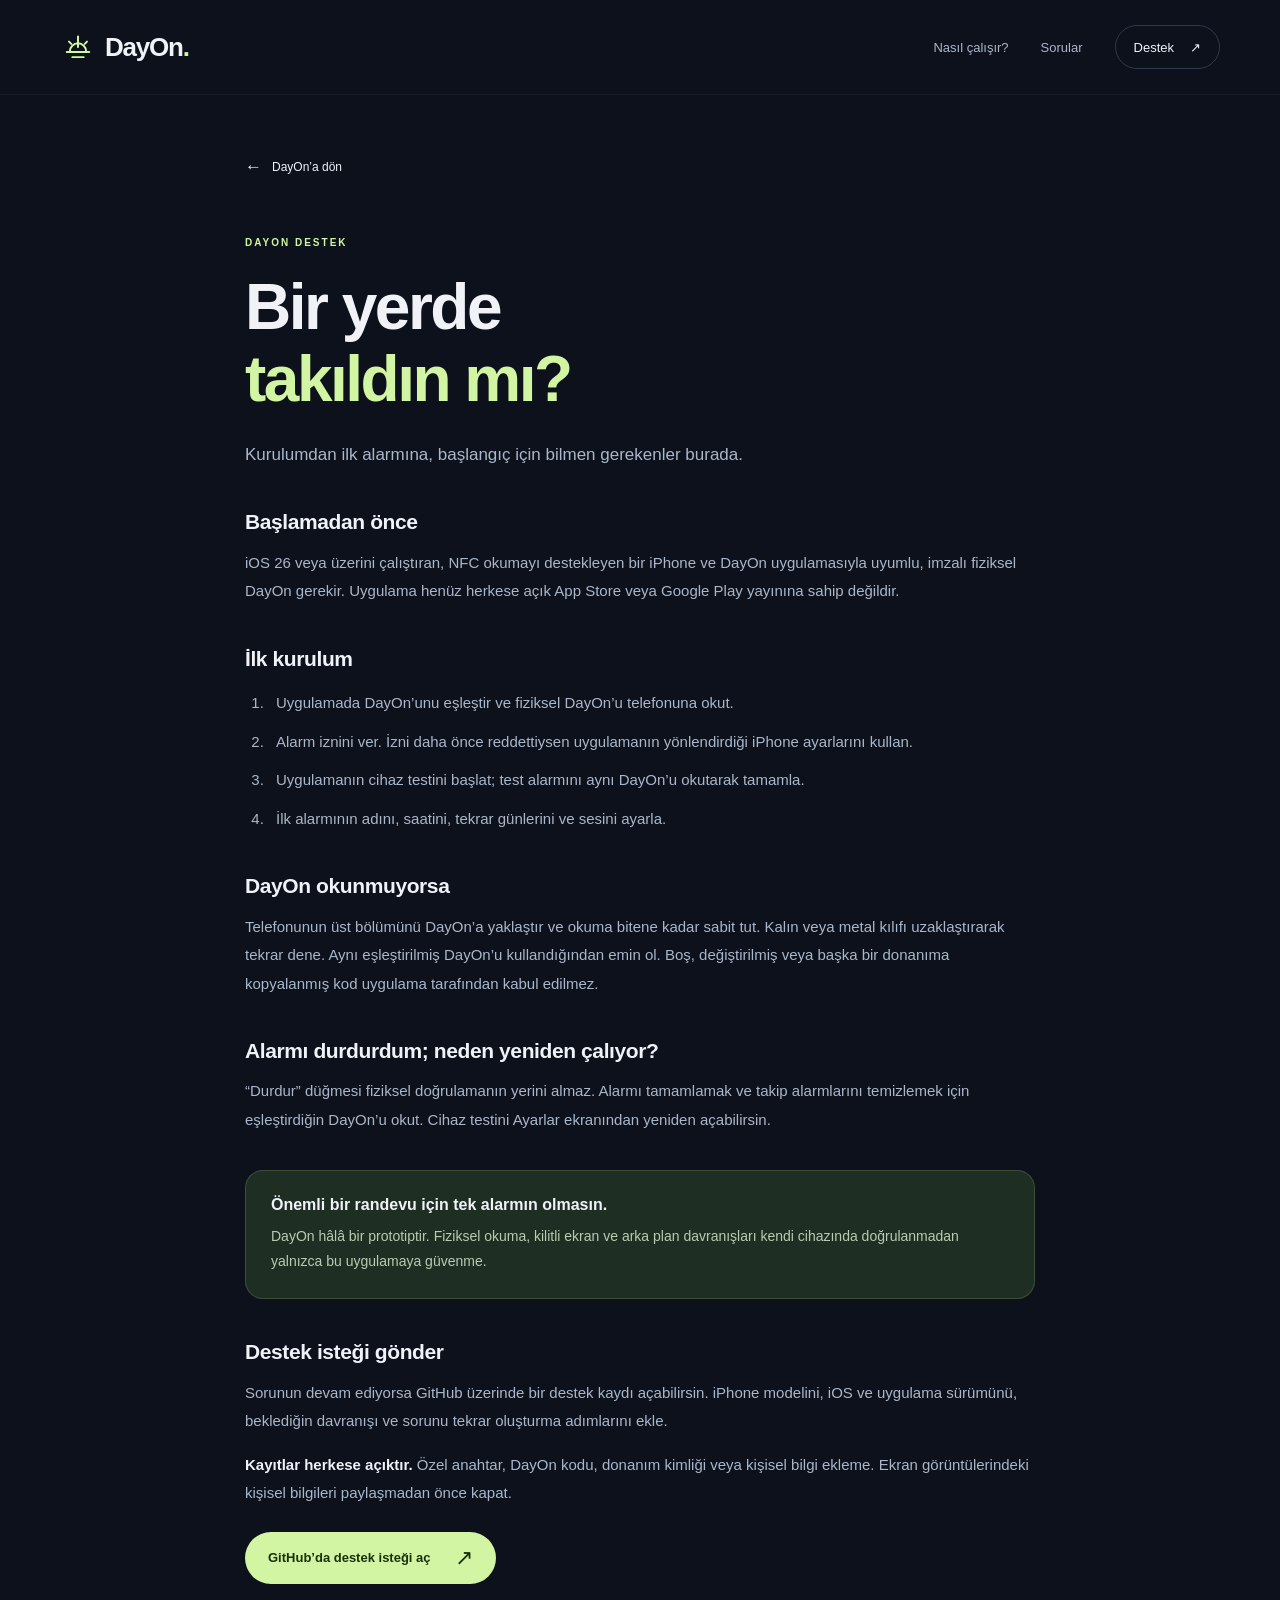
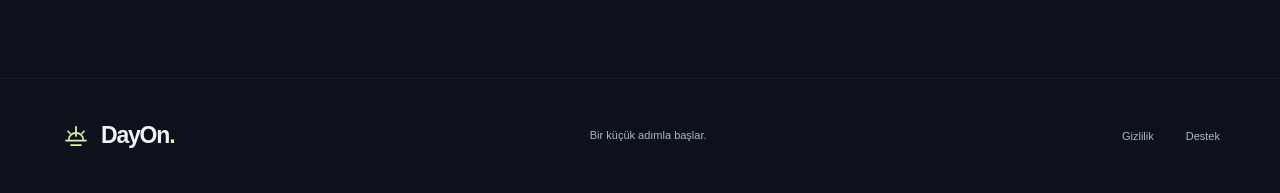
==== destek.html @ 5bb5b535 "Publish DayOn website Co-authored-by: Copilot App <223556219+Copilot@users.noreply.github.com>" ====
<!doctype html><html lang="tr"><head><meta charset="utf-8"><meta name="viewport" content="width=device-width, initial-scale=1"><meta name="theme-color" content="#0C111B"><meta name="description" content="DayOn kurulumu, cihaz testi, fiziksel DayOn okuma ve alarm tamamlama için yardım."><meta property="og:type" content="website"><meta property="og:locale" content="tr_TR"><meta property="og:site_name" content="DayOn"><meta property="og:title" content="Destek — DayOn"><meta property="og:description" content="DayOn kurulumu, cihaz testi, fiziksel DayOn okuma ve alarm tamamlama için yardım."><meta property="og:url" content="https://furkansenharputlu.github.io/dayon-site/destek.html"><meta property="og:image" content="https://furkansenharputlu.github.io/dayon-site/assets/dayon-icon.png"><title>Destek — DayOn</title><link rel="canonical" href="https://furkansenharputlu.github.io/dayon-site/destek.html"><link rel="icon" href="assets/dayon-logo.svg" type="image/svg+xml"><link rel="apple-touch-icon" href="assets/dayon-icon.png"><link rel="stylesheet" href="assets/site.css"></head><body><a class="skip-link" href="#icerik">İçeriğe geç</a><header class="site-header"><div class="container header-inner"><a class="wordmark" href="./" aria-label="DayOn ana sayfa"><img src="assets/dayon-logo.svg" width="36" height="36" alt=""><span>DayOn<span class="brand-dot">.</span></span></a><nav aria-label="Ana menü"><a href="./#nasil-calisir">Nasıl çalışır?</a><a href="./#sorular">Sorular</a><a class="nav-support" href="destek.html">Destek <span aria-hidden="true">↗</span></a></nav></div></header><main id="icerik" tabindex="-1"><article class="container document"><a class="text-link" href="./"><span aria-hidden="true">←</span> DayOn’a dön</a><p class="eyebrow">DAYON DESTEK</p><h1>Bir yerde<br><span>takıldın mı?</span></h1><p class="document-lead">Kurulumdan ilk alarmına, başlangıç için bilmen gerekenler burada.</p><section><h2>Başlamadan önce</h2><p>iOS 26 veya üzerini çalıştıran, NFC okumayı destekleyen bir iPhone ve DayOn uygulamasıyla uyumlu, imzalı fiziksel DayOn gerekir. Uygulama henüz herkese açık App Store veya Google Play yayınına sahip değildir.</p></section><section><h2>İlk kurulum</h2><ol><li>Uygulamada DayOn’unu eşleştir ve fiziksel DayOn’u telefonuna okut.</li><li>Alarm iznini ver. İzni daha önce reddettiysen uygulamanın yönlendirdiği iPhone ayarlarını kullan.</li><li>Uygulamanın cihaz testini başlat; test alarmını aynı DayOn’u okutarak tamamla.</li><li>İlk alarmının adını, saatini, tekrar günlerini ve sesini ayarla.</li></ol></section><section><h2>DayOn okunmuyorsa</h2><p>Telefonunun üst bölümünü DayOn’a yaklaştır ve okuma bitene kadar sabit tut. Kalın veya metal kılıfı uzaklaştırarak tekrar dene. Aynı eşleştirilmiş DayOn’u kullandığından emin ol. Boş, değiştirilmiş veya başka bir donanıma kopyalanmış kod uygulama tarafından kabul edilmez.</p></section><section><h2>Alarmı durdurdum; neden yeniden çalıyor?</h2><p>“Durdur” düğmesi fiziksel doğrulamanın yerini almaz. Alarmı tamamlamak ve takip alarmlarını temizlemek için eşleştirdiğin DayOn’u okut. Cihaz testini Ayarlar ekranından yeniden açabilirsin.</p></section><div class="notice"><strong>Önemli bir randevu için tek alarmın olmasın.</strong><p>DayOn hâlâ bir prototiptir. Fiziksel okuma, kilitli ekran ve arka plan davranışları kendi cihazında doğrulanmadan yalnızca bu uygulamaya güvenme.</p></div><section><h2>Destek isteği gönder</h2><p>Sorunun devam ediyorsa GitHub üzerinde bir destek kaydı açabilirsin. iPhone modelini, iOS ve uygulama sürümünü, beklediğin davranışı ve sorunu tekrar oluşturma adımlarını ekle.</p><p><strong>Kayıtlar herkese açıktır.</strong> Özel anahtar, DayOn kodu, donanım kimliği veya kişisel bilgi ekleme. Ekran görüntülerindeki kişisel bilgileri paylaşmadan önce kapat.</p><a class="button button-primary" href="https://github.com/furkansenharputlu/dayon-site/issues/new">GitHub’da destek isteği aç <span aria-hidden="true">↗</span></a></section></article></main><footer class="site-footer"><div class="container footer-inner"><a class="wordmark" href="./" aria-label="DayOn ana sayfa"><img src="assets/dayon-logo.svg" width="32" height="32" alt=""><span>DayOn<span class="brand-dot">.</span></span></a><p>Bir küçük adımla başlar.</p><nav aria-label="Alt menü"><a href="gizlilik.html">Gizlilik</a><a href="destek.html">Destek</a></nav></div></footer></body></html>
---- assets/site.css ----
:root {
  color-scheme: dark;
  --bg: #0c111b;
  --surface: #141c29;
  --surface-raised: #192333;
  --text: #f0f2f8;
  --muted: #aab7ca;
  --green: #d1f5a2;
  --line: #2d3a4e;
  --max-width: 1160px;
  font-family: -apple-system, BlinkMacSystemFont, "Segoe UI", sans-serif;
  font-synthesis: none;
  -webkit-font-smoothing: antialiased;
}
* { box-sizing: border-box; }
html { scroll-behavior: smooth; scroll-padding-top: 100px; }
body { margin: 0; background: var(--bg); color: var(--text); }
a { color: inherit; text-decoration: none; }
button, a, summary { -webkit-tap-highlight-color: transparent; }
a:focus-visible, summary:focus-visible { outline: 3px solid var(--green); outline-offset: 6px; border-radius: 5px; }
::selection { background: var(--green); color: var(--bg); }
img, svg { display: block; max-width: 100%; }
p { line-height: 1.75; }
h1, h2, h3, p, figure { margin: 0; }
h1, h2, h3 { font-weight: 600; }
.container { width: min(var(--max-width), calc(100% - 64px)); margin-inline: auto; }
.skip-link { position: fixed; top: 8px; left: 16px; z-index: 100; padding: 14px 20px; background: var(--green); color: var(--bg); transform: translateY(-150%); }
.skip-link:focus { transform: translateY(0); }
.site-header { position: relative; z-index: 10; border-bottom: 1px solid #ffffff0c; }
.header-inner { display: flex; align-items: center; justify-content: space-between; min-height: 94px; gap: 24px; }
.wordmark { display: inline-flex; align-items: center; gap: 9px; font-size: 26px; font-weight: 700; letter-spacing: -1.2px; flex-shrink: 0; }
.wordmark img { border-radius: 10px; }
.brand-dot { color: var(--green); }
.site-header nav, .site-footer nav { display: flex; align-items: center; gap: 32px; }
.site-header nav a, .site-footer nav a { display: inline-flex; min-height: 44px; align-items: center; font-size: 13px; font-weight: 500; color: var(--muted); }
.site-header nav a:hover, .site-footer nav a:hover { color: var(--text); }
.site-header .nav-support { padding: 0 18px; gap: 16px; border: 1px solid var(--line); border-radius: 100px; color: var(--text); }
.hero { overflow: hidden; background: radial-gradient(ellipse at 78% 36%, #26382748, transparent 44%); }
.hero-grid { min-height: 730px; display: grid; grid-template-columns: 1.1fr 1fr; align-items: center; gap: 30px; padding-block: 62px 56px; }
.eyebrow { display: flex; align-items: center; gap: 9px; color: var(--green); font-size: 10px; line-height: 1.6; font-weight: 650; letter-spacing: 2px; }
.status-dot { width: 6px; height: 6px; display: inline-block; flex-shrink: 0; border-radius: 50%; background: var(--green); box-shadow: 0 0 12px #d1f5a233; }
.hero h1 { margin-top: 24px; font-size: clamp(52px, 5.1vw, 74px); line-height: 1.1; letter-spacing: -4px; }
.hero h1 span, .document h1 span { color: var(--green); }
.hero-description { max-width: 430px; margin-top: 26px; font-size: 16px; line-height: 1.85; color: var(--muted); }
.hero-actions { display: flex; align-items: center; gap: 23px; margin-top: 32px; flex-wrap: wrap; }
.button { display: inline-flex; justify-content: center; align-items: center; gap: 24px; min-height: 52px; padding: 14px 23px; border-radius: 100px; font-size: 13px; font-weight: 650; transition: background .2s, transform .2s; text-align: center; }
.button-primary { background: var(--green); color: #19310b; }
.button-primary:hover { background: #e0ffb8; transform: translateY(-2px); }
.button span { font-size: 22px; line-height: 1; }
.text-link { display: inline-flex; align-items: center; min-height: 44px; gap: 10px; font-size: 12px; font-weight: 500; }
.text-link:hover { color: var(--green); }
.text-link span { font-size: 17px; }
.compatibility { margin-top: 17px; color: var(--muted); font-size: 10px; }
.hero-note { display: flex; align-items: center; gap: 14px; margin-top: 44px; color: var(--muted); font-size: 11px; line-height: 1.65; }
.note-line { width: 28px; height: 1px; background: #6b7d76; }
.product-scene { position: relative; min-height: 602px; display: flex; align-items: center; justify-content: center; isolation: isolate; }
.orbit { position: absolute; border: 1px solid #d1f5a20d; border-radius: 50%; z-index: -1; }
.orbit-one { width: 450px; height: 450px; }
.orbit-two { width: 600px; height: 600px; }
.scene-label { position: absolute; top: 0; right: 4%; display: flex; align-items: center; gap: 8px; font-size: 8px; color: var(--muted); letter-spacing: 1.8px; }
.phone { position: relative; width: 267px; height: 538px; padding: 0 9px; border: 1px solid #607065; border-radius: 43px; background: linear-gradient(120deg, #525b51, #151a21 24%, #25312b 65%, #68735f); box-shadow: 24px 30px 70px #0007, inset 0 0 0 3px #1b2025; transform: rotate(-6deg); }
.phone::before { content: ""; position: absolute; inset: 6px; border-radius: 37px; background: #090e17; }
.phone-top { position: relative; display: flex; align-items: center; justify-content: space-between; height: 47px; padding: 4px 18px 0; font-size: 10px; font-weight: 600; }
.island { position: absolute; top: 15px; left: calc(50% - 34px); width: 68px; height: 18px; border-radius: 20px; background: #000; }
.phone-signal { font-size: 14px; }
.phone-content { position: relative; padding: 16px 15px; }
.phone-heading { display: flex; justify-content: space-between; align-items: center; margin-bottom: 22px; font-size: 23px; letter-spacing: -.8px; font-weight: 600; }
.add-icon { display: grid; place-items: center; width: 28px; height: 28px; border-radius: 50%; color: var(--green); background: #263823; font-size: 24px; font-weight: 300; }
.alarm-card { padding: 18px 17px 16px; border-radius: 22px; background: #172131; }
.alarm-label { display: flex; align-items: center; justify-content: space-between; gap: 12px; color: #becadc; font-size: 10px; }
.mock-toggle { width: 29px; height: 18px; border-radius: 20px; background: var(--green); display: inline-flex; justify-content: flex-end; align-items: center; padding: 3px; }
.mock-toggle::after { content: ""; height: 12px; width: 12px; border-radius: 50%; background: #203414; }
.alarm-time { font-size: 60px; font-weight: 450; letter-spacing: -3.5px; margin: 9px 0 12px; line-height: 1.1; font-variant-numeric: tabular-nums; }
.alarm-time > span { color: #8c9aaf; }
.weekdays { display: flex; gap: 6px; }
.weekdays span { display: grid; place-items: center; width: 19px; height: 19px; border-radius: 50%; color: var(--green); background: #2d4029; font-size: 8px; font-weight: 500; }
.weekdays .off { background: transparent; color: #aab7ca; }
.scan-card { margin-top: 16px; padding: 19px 8px; text-align: center; border: 1px solid #2c3b32; border-radius: 22px; background: linear-gradient(160deg, #263627, #14201e); }
.scan-symbol { width: 48px; height: 48px; margin: 0 auto 10px; border-radius: 50%; background: #d1f5a20d; }
.scan-symbol svg { width: 48px; height: 48px; stroke: var(--green); stroke-width: 1.7; }
.scan-card p { font-size: 9px; color: #aebdaa; }
.scan-card strong { display: block; margin: 4px 0 7px; color: var(--green); font-size: 17px; font-weight: 550; }
.scan-card > span { color: #aebdaa; font-size: 8px; }
.phone-bottom { display: flex; justify-content: center; align-items: center; gap: 40px; margin-top: 18px; }
.phone-bottom svg { width: 19px; height: 19px; stroke: #aab7ca; stroke-width: 1.5; }
.phone-tab { padding: 7px 17px; border-radius: 20px; background: #263923; }
.phone-tab svg { stroke: var(--green); }
.home-indicator { position: absolute; bottom: 12px; width: 83px; height: 3px; left: calc(50% - 41px); background: #d0d3d7; border-radius: 3px; }
.physical-dayon { position: absolute; right: 2%; bottom: 52px; width: 127px; height: 132px; display: flex; flex-direction: column; justify-content: center; align-items: center; background: linear-gradient(140deg, #28313a, #0c111b 52%); border: 1px solid #5d6756; border-radius: 32px; box-shadow: 10px 17px 30px #0007, inset 0 0 0 5px #141b20; transform: rotate(12deg); }
.physical-dayon img { width: 64px; height: 64px; border-radius: 16px; }
.physical-dayon > span { color: #c6d4bc; font-size: 10px; font-weight: 600; letter-spacing: -.3px; margin-top: 1px; }
.scene-note { position: absolute; top: 74px; left: -7px; font-size: 10px; line-height: 1.8; color: #b8c8b1; }
.scene-note > span { display: block; margin-bottom: 7px; color: #99ac8d; font-size: 8px; letter-spacing: 1px; }
.product-scene figcaption { position: absolute; bottom: 0; text-align: center; font-size: 9px; color: var(--muted); }
.benefit-strip { border-block: 1px solid #ffffff0c; background: #101722; }
.benefits { display: flex; justify-content: space-around; gap: 28px; padding-block: 25px; }
.benefits p { display: flex; align-items: center; gap: 12px; font-size: 11px; color: #b9c4d4; }
.benefits span { color: var(--green); font-size: 20px; line-height: 1; }
.section { padding-block: 98px 0; }
.section-heading h2 { margin-top: 20px; font-size: clamp(32px, 3.3vw, 45px); line-height: 1.2; letter-spacing: -1.8px; }
.section-heading > p:not(.eyebrow) { max-width: 475px; color: var(--muted); font-size: 14px; margin-top: 20px; }
.step-grid { display: grid; grid-template-columns: repeat(3, 1fr); gap: 18px; margin-top: 42px; }
.step-card { padding: 29px; border-radius: 23px; border: 1px solid #ffffff09; background: var(--surface); }
.step-top { display: flex; justify-content: space-between; align-items: center; margin-bottom: 36px; }
.step-number { color: var(--muted); font-size: 11px; letter-spacing: 2px; }
.step-glyph { font-size: 30px; line-height: 1; color: var(--green); }
.step-card h3 { font-size: 18px; letter-spacing: -.4px; }
.step-card p { color: var(--muted); font-size: 12px; margin-top: 12px; }
.feature-highlight { display: grid; grid-template-columns: 1.2fr 1fr; align-items: center; gap: 58px; padding: 48px; border-radius: 30px; background: linear-gradient(125deg, #1e2e23, #14221f 70%); border: 1px solid #d1f5a216; }
.highlight-copy h2 { margin-top: 19px; font-size: clamp(28px, 3vw, 38px); line-height: 1.25; letter-spacing: -1.5px; }
.highlight-copy h2 span { color: var(--green); }
.highlight-copy > p:not(.eyebrow) { color: #b2c3b1; font-size: 13px; margin-top: 21px; max-width: 375px; }
.highlight-copy .text-link { margin-top: 16px; color: var(--green); }
.routine-visual { padding: 34px 25px; border-radius: 21px; background: #0c19178c; border: 1px solid #d1f5a214; }
.routine-row { position: relative; display: grid; grid-template-columns: 65px 20px 1fr; gap: 16px; align-items: center; padding: 24px 0; font-size: 10px; color: #b2c3b1; }
.routine-time { font-size: 12px; color: #dbe3d5; }
.routine-dot { position: relative; width: 8px; height: 8px; border-radius: 50%; background: #60715b; margin: 0 auto; }
.routine-row:not(:last-child) .routine-dot::after { content: ""; position: absolute; top: 13px; left: 3px; width: 1px; height: 48px; background: #3d4e39; }
.routine-complete { color: var(--green); }
.routine-complete .routine-time { color: var(--green); }
.routine-complete .routine-dot { display: grid; place-items: center; width: 21px; height: 21px; background: var(--green); color: #19310b; }
.feature-grid { display: grid; grid-template-columns: repeat(4, 1fr); gap: 32px; margin-top: 44px; padding-inline: 5px; }
.small-icon { display: inline-grid; place-items: center; width: 37px; height: 37px; border: 1px solid var(--line); border-radius: 12px; color: var(--green); font-size: 22px; margin-bottom: 20px; }
.feature-grid h3 { font-size: 14px; letter-spacing: -.2px; }
.feature-grid p { color: var(--muted); font-size: 12px; margin-top: 10px; }
.faq-section { display: grid; grid-template-columns: .9fr 1.2fr; gap: 85px; }
.faq-section .text-link { margin-top: 22px; color: var(--muted); }
.faq-list details { border-bottom: 1px solid var(--line); }
.faq-list summary { display: flex; justify-content: space-between; align-items: center; gap: 20px; padding-block: 23px; list-style: none; cursor: pointer; font-size: 13px; line-height: 1.6; font-weight: 500; }
.faq-list summary::-webkit-details-marker { display: none; }
.faq-list summary::after { content: "+"; color: var(--green); font-size: 23px; font-weight: 300; flex-shrink: 0; }
.faq-list details[open] summary::after { content: "-"; }
.faq-list details p { padding: 0 30px 23px 0; color: var(--muted); font-size: 13px; }
.closing-section { padding-block: 96px 80px; }
.closing-card { padding: 59px 24px 42px; text-align: center; border-radius: 30px; background: radial-gradient(ellipse at 50% 0, #293c246b, transparent 70%), #141c29; border: 1px solid #d1f5a213; }
.closing-card .eyebrow { justify-content: center; }
.closing-card h2 { font-size: clamp(35px, 4.3vw, 54px); letter-spacing: -2.2px; line-height: 1.15; margin-block: 20px 28px; }
.release-note { color: var(--muted); margin-top: 22px; font-size: 10px; line-height: 1.8; }
.site-footer { border-top: 1px solid #ffffff0c; }
.footer-inner { display: flex; align-items: center; justify-content: space-between; min-height: 114px; gap: 24px; }
.site-footer .wordmark { font-size: 23px; }
.site-footer p { color: var(--muted); font-size: 11px; }
.site-footer nav a { font-size: 11px; }
.document { max-width: 790px; padding-block: 50px 94px; }
.document > .eyebrow { margin-top: 46px; }
.document h1 { font-size: clamp(40px, 5vw, 64px); letter-spacing: -2.5px; line-height: 1.13; margin-top: 20px; }
.document-lead { color: var(--muted); font-size: 17px; margin-top: 24px; max-width: 580px; }
.updated { font-size: 12px; color: var(--muted); margin-top: 16px; }
.document section { margin-top: 38px; }
.document section h2 { font-size: 21px; line-height: 1.4; letter-spacing: -.4px; margin-bottom: 12px; }
.document section p, .document li { color: var(--muted); font-size: 15px; line-height: 1.9; }
.document section p + p { margin-top: 15px; }
.document section p a { color: var(--green); text-decoration: underline; text-underline-offset: 3px; }
.document ol { padding-left: 23px; }
.document li { padding-left: 8px; margin-block: 10px; }
.document strong { color: var(--text); font-weight: 600; }
.document .button { margin-top: 24px; }
.notice { margin-top: 36px; padding: 25px; border-radius: 18px; border: 1px solid #d1f5a22b; background: #1e2e23; }
.notice p { margin-top: 10px; color: #b9cbb2; font-size: 14px; }
@media (min-width: 1400px) {
  .hero-grid { gap: 55px; }
}
@media (max-width: 1050px) {
  .hero-grid { gap: 12px; }
  .hero h1 { letter-spacing: -2.8px; }
  .hero-actions { gap: 10px; }
  .scene-note { left: 0; top: 10px; }
  .scene-label { display: none; }
  .physical-dayon { right: -2%; }
  .feature-highlight { gap: 25px; padding: 35px; }
  .routine-visual { padding-inline: 16px; }
  .routine-row { gap: 9px; }
  .faq-section { gap: 45px; }
  .feature-grid { gap: 23px; }
}
@media (max-width: 760px) {
  .container { width: min(var(--max-width), calc(100% - 40px)); }
  .header-inner { min-height: 80px; gap: 15px; }
  .wordmark { font-size: 23px; gap: 5px; }
  .wordmark img { width: 30px; height: 30px; }
  .site-header nav { gap: 16px; }
  .site-header nav a { font-size: 11px; }
  .site-header .nav-support { border: none; padding: 0; gap: 6px; }
  .hero-grid { grid-template-columns: 1fr; padding-block: 48px 34px; gap: 38px; }
  .hero-copy { max-width: 540px; }
  .hero h1 { font-size: clamp(47px, 8vw, 65px); }
  .hero-description { font-size: 15px; max-width: 460px; }
  .hero-actions { gap: 13px 25px; }
  .hero-note { margin-top: 28px; }
  .product-scene { width: min(440px, 100%); min-height: 591px; margin-inline: auto; }
  .physical-dayon { right: 0; bottom: 28px; width: 94px; height: 100px; border-radius: 25px; }
  .physical-dayon img { width: 46px; height: 46px; }
  .physical-dayon > span { font-size: 9px; }
  .scene-note { display: none; }
  .benefits { gap: 12px; padding-block: 20px; flex-wrap: wrap; }
  .benefits p { font-size: 10px; gap: 7px; }
  .benefits span { font-size: 17px; }
  .section { padding-top: 70px; }
  .step-grid { grid-template-columns: 1fr; gap: 13px; margin-top: 30px; }
  .step-card { padding: 24px; }
  .step-top { margin-bottom: 17px; }
  .step-card p { font-size: 13px; max-width: 480px; }
  .feature-highlight { grid-template-columns: 1fr; padding: 30px 24px; gap: 28px; }
  .highlight-copy > p:not(.eyebrow) { max-width: none; }
  .routine-visual { padding: 12px 22px; }
  .routine-row { gap: 17px; }
  .routine-row > span:last-child { font-size: 12px; }
  .feature-grid { grid-template-columns: repeat(2, 1fr); gap: 32px 23px; margin-top: 32px; }
  .faq-section { grid-template-columns: 1fr; gap: 20px; }
  .faq-section .text-link { margin-top: 15px; }
  .closing-section { padding-block: 70px 45px; }
  .closing-card { padding: 45px 20px 32px; }
  .footer-inner { flex-wrap: wrap; justify-content: flex-start; column-gap: 20px; row-gap: 5px; padding-block: 25px; }
  .site-footer nav { margin-left: auto; gap: 22px; }
  .site-footer p { flex-basis: 100%; order: 3; }
  .document { padding-block: 30px 65px; }
  .document > .eyebrow { margin-top: 30px; }
}
@media (max-width: 390px) {
  .container { width: calc(100% - 32px); }
  .site-header nav { gap: 11px; }
  .site-header nav a { font-size: 10px; }
  .site-header .nav-support span { display: none; }
  .hero h1 { font-size: 45px; letter-spacing: -2.7px; }
  .eyebrow { font-size: 9px; letter-spacing: 1.5px; }
  .physical-dayon { width: 86px; height: 92px; }
  .feature-grid { gap: 30px 18px; }
  .routine-row { grid-template-columns: 60px 20px 1fr; gap: 10px; }
}
@media (prefers-reduced-motion: reduce) {
  html { scroll-behavior: auto; }
  .button { transition: none; }
  .button-primary:hover { transform: none; }
}
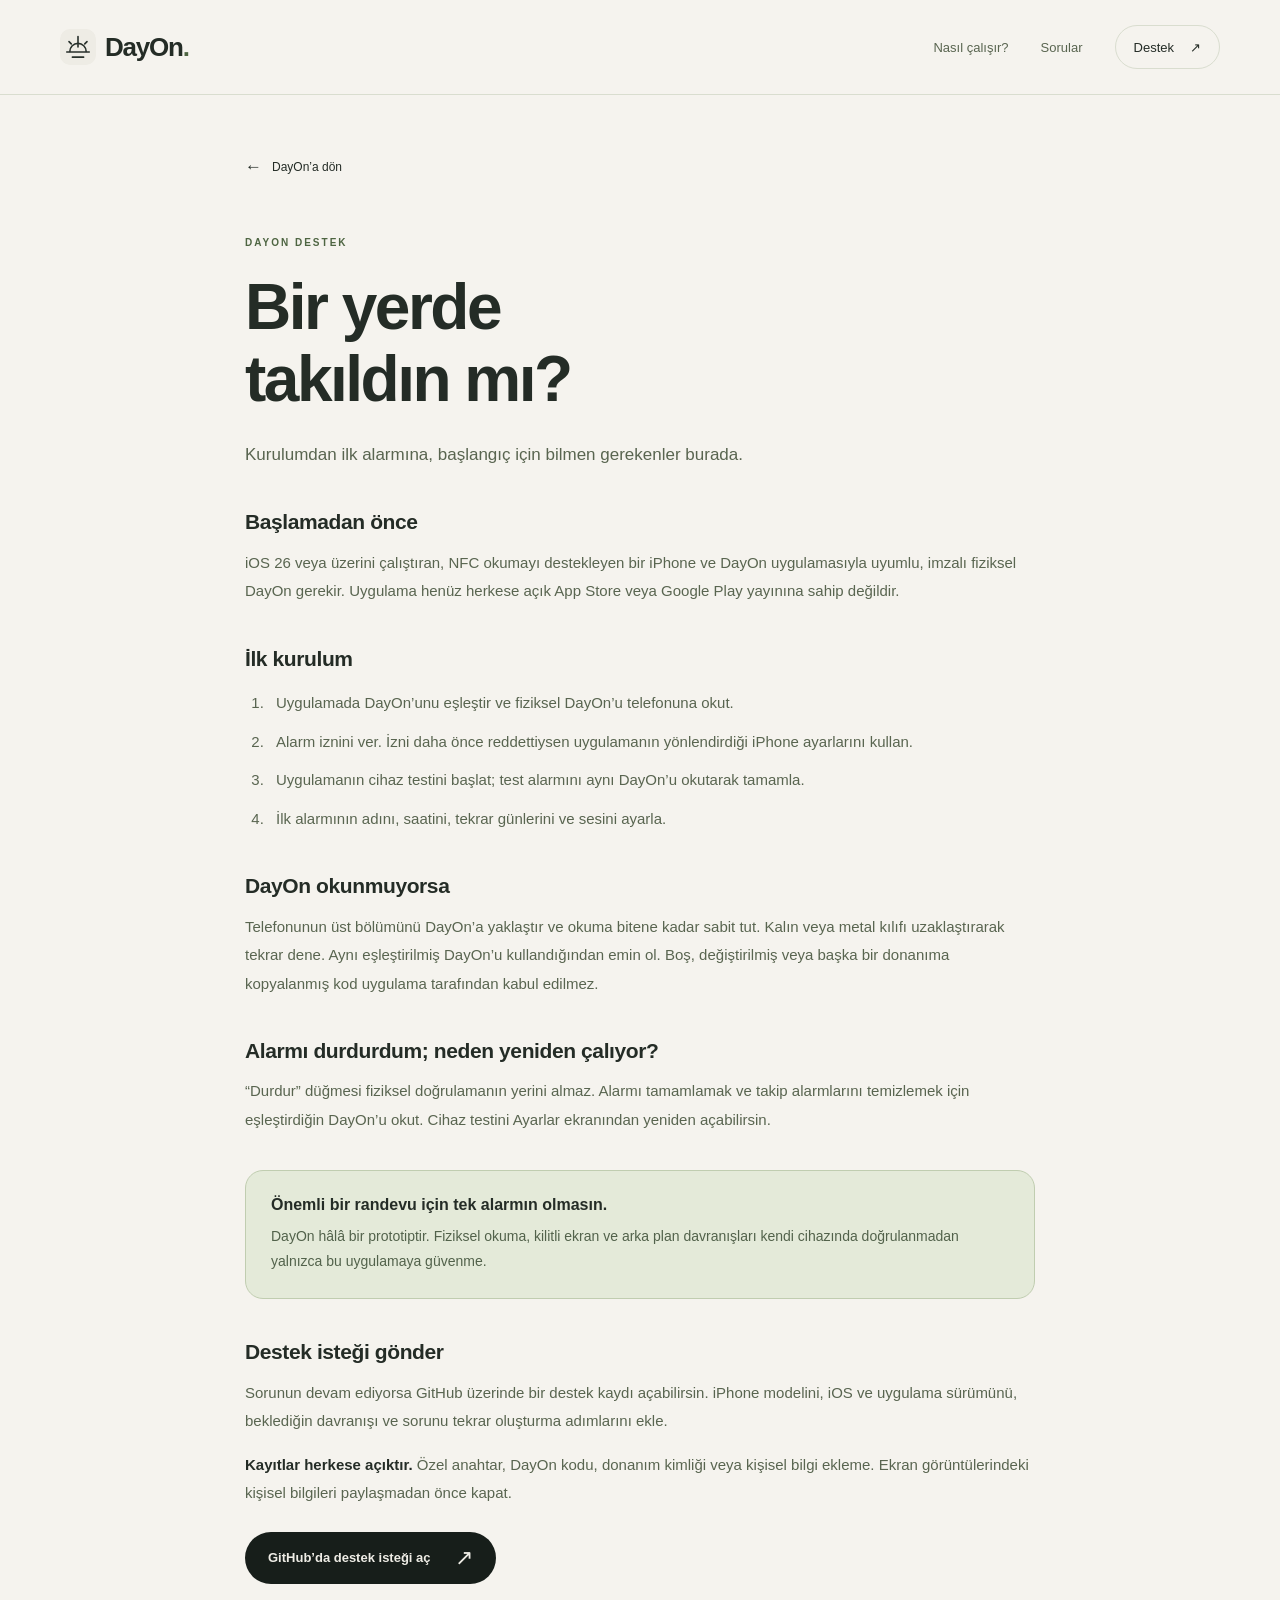
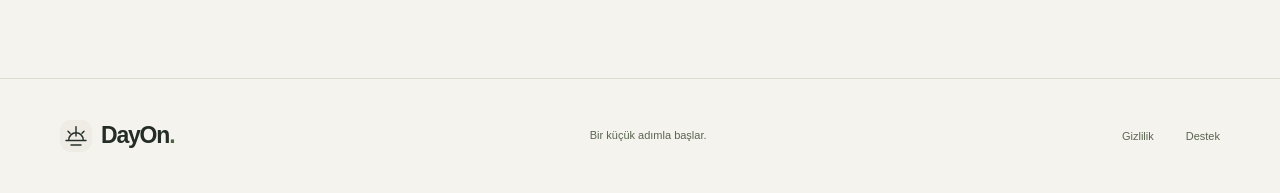
==== commit 1f5161fe: "Publish DayOn website Co-authored-by: Copilot App <223556219+Copilot@users.noreply.github.com>" ====
--- a/destek.html
+++ b/destek.html
@@ -1 +1 @@
-<!doctype html><html lang="tr"><head><meta charset="utf-8"><meta name="viewport" content="width=device-width, initial-scale=1"><meta name="theme-color" content="#0C111B"><meta name="description" content="DayOn kurulumu, cihaz testi, fiziksel DayOn okuma ve alarm tamamlama için yardım."><meta property="og:type" content="website"><meta property="og:locale" content="tr_TR"><meta property="og:site_name" content="DayOn"><meta property="og:title" content="Destek — DayOn"><meta property="og:description" content="DayOn kurulumu, cihaz testi, fiziksel DayOn okuma ve alarm tamamlama için yardım."><meta property="og:url" content="https://furkansenharputlu.github.io/dayon-site/destek.html"><meta property="og:image" content="https://furkansenharputlu.github.io/dayon-site/assets/dayon-icon.png"><title>Destek — DayOn</title><link rel="canonical" href="https://furkansenharputlu.github.io/dayon-site/destek.html"><link rel="icon" href="assets/dayon-logo.svg" type="image/svg+xml"><link rel="apple-touch-icon" href="assets/dayon-icon.png"><link rel="stylesheet" href="assets/site.css"></head><body><a class="skip-link" href="#icerik">İçeriğe geç</a><header class="site-header"><div class="container header-inner"><a class="wordmark" href="./" aria-label="DayOn ana sayfa"><img src="assets/dayon-logo.svg" width="36" height="36" alt=""><span>DayOn<span class="brand-dot">.</span></span></a><nav aria-label="Ana menü"><a href="./#nasil-calisir">Nasıl çalışır?</a><a href="./#sorular">Sorular</a><a class="nav-support" href="destek.html">Destek <span aria-hidden="true">↗</span></a></nav></div></header><main id="icerik" tabindex="-1"><article class="container document"><a class="text-link" href="./"><span aria-hidden="true">←</span> DayOn’a dön</a><p class="eyebrow">DAYON DESTEK</p><h1>Bir yerde<br><span>takıldın mı?</span></h1><p class="document-lead">Kurulumdan ilk alarmına, başlangıç için bilmen gerekenler burada.</p><section><h2>Başlamadan önce</h2><p>iOS 26 veya üzerini çalıştıran, NFC okumayı destekleyen bir iPhone ve DayOn uygulamasıyla uyumlu, imzalı fiziksel DayOn gerekir. Uygulama henüz herkese açık App Store veya Google Play yayınına sahip değildir.</p></section><section><h2>İlk kurulum</h2><ol><li>Uygulamada DayOn’unu eşleştir ve fiziksel DayOn’u telefonuna okut.</li><li>Alarm iznini ver. İzni daha önce reddettiysen uygulamanın yönlendirdiği iPhone ayarlarını kullan.</li><li>Uygulamanın cihaz testini başlat; test alarmını aynı DayOn’u okutarak tamamla.</li><li>İlk alarmının adını, saatini, tekrar günlerini ve sesini ayarla.</li></ol></section><section><h2>DayOn okunmuyorsa</h2><p>Telefonunun üst bölümünü DayOn’a yaklaştır ve okuma bitene kadar sabit tut. Kalın veya metal kılıfı uzaklaştırarak tekrar dene. Aynı eşleştirilmiş DayOn’u kullandığından emin ol. Boş, değiştirilmiş veya başka bir donanıma kopyalanmış kod uygulama tarafından kabul edilmez.</p></section><section><h2>Alarmı durdurdum; neden yeniden çalıyor?</h2><p>“Durdur” düğmesi fiziksel doğrulamanın yerini almaz. Alarmı tamamlamak ve takip alarmlarını temizlemek için eşleştirdiğin DayOn’u okut. Cihaz testini Ayarlar ekranından yeniden açabilirsin.</p></section><div class="notice"><strong>Önemli bir randevu için tek alarmın olmasın.</strong><p>DayOn hâlâ bir prototiptir. Fiziksel okuma, kilitli ekran ve arka plan davranışları kendi cihazında doğrulanmadan yalnızca bu uygulamaya güvenme.</p></div><section><h2>Destek isteği gönder</h2><p>Sorunun devam ediyorsa GitHub üzerinde bir destek kaydı açabilirsin. iPhone modelini, iOS ve uygulama sürümünü, beklediğin davranışı ve sorunu tekrar oluşturma adımlarını ekle.</p><p><strong>Kayıtlar herkese açıktır.</strong> Özel anahtar, DayOn kodu, donanım kimliği veya kişisel bilgi ekleme. Ekran görüntülerindeki kişisel bilgileri paylaşmadan önce kapat.</p><a class="button button-primary" href="https://github.com/furkansenharputlu/dayon-site/issues/new">GitHub’da destek isteği aç <span aria-hidden="true">↗</span></a></section></article></main><footer class="site-footer"><div class="container footer-inner"><a class="wordmark" href="./" aria-label="DayOn ana sayfa"><img src="assets/dayon-logo.svg" width="32" height="32" alt=""><span>DayOn<span class="brand-dot">.</span></span></a><p>Bir küçük adımla başlar.</p><nav aria-label="Alt menü"><a href="gizlilik.html">Gizlilik</a><a href="destek.html">Destek</a></nav></div></footer></body></html>
+<!doctype html><html lang="tr"><head><meta charset="utf-8"><meta name="viewport" content="width=device-width, initial-scale=1"><meta name="theme-color" content="#F5F3EE"><meta name="description" content="DayOn kurulumu, cihaz testi, fiziksel DayOn okuma ve alarm tamamlama için yardım."><meta property="og:type" content="website"><meta property="og:locale" content="tr_TR"><meta property="og:site_name" content="DayOn"><meta property="og:title" content="Destek — DayOn"><meta property="og:description" content="DayOn kurulumu, cihaz testi, fiziksel DayOn okuma ve alarm tamamlama için yardım."><meta property="og:url" content="https://furkansenharputlu.github.io/dayon-site/destek.html"><meta property="og:image" content="https://furkansenharputlu.github.io/dayon-site/assets/dayon-icon.png"><title>Destek — DayOn</title><link rel="canonical" href="https://furkansenharputlu.github.io/dayon-site/destek.html"><link rel="icon" href="assets/dayon-logo.svg" type="image/svg+xml"><link rel="apple-touch-icon" href="assets/dayon-icon.png"><link rel="stylesheet" href="assets/site.css"></head><body><a class="skip-link" href="#icerik">İçeriğe geç</a><header class="site-header"><div class="container header-inner"><a class="wordmark" href="./" aria-label="DayOn ana sayfa"><img src="assets/dayon-logo.svg" width="36" height="36" alt=""><span>DayOn<span class="brand-dot">.</span></span></a><nav aria-label="Ana menü"><a href="./#nasil-calisir">Nasıl çalışır?</a><a href="./#sorular">Sorular</a><a class="nav-support" href="destek.html">Destek <span aria-hidden="true">↗</span></a></nav></div></header><main id="icerik" tabindex="-1"><article class="container document"><a class="text-link" href="./"><span aria-hidden="true">←</span> DayOn’a dön</a><p class="eyebrow">DAYON DESTEK</p><h1>Bir yerde<br><span>takıldın mı?</span></h1><p class="document-lead">Kurulumdan ilk alarmına, başlangıç için bilmen gerekenler burada.</p><section><h2>Başlamadan önce</h2><p>iOS 26 veya üzerini çalıştıran, NFC okumayı destekleyen bir iPhone ve DayOn uygulamasıyla uyumlu, imzalı fiziksel DayOn gerekir. Uygulama henüz herkese açık App Store veya Google Play yayınına sahip değildir.</p></section><section><h2>İlk kurulum</h2><ol><li>Uygulamada DayOn’unu eşleştir ve fiziksel DayOn’u telefonuna okut.</li><li>Alarm iznini ver. İzni daha önce reddettiysen uygulamanın yönlendirdiği iPhone ayarlarını kullan.</li><li>Uygulamanın cihaz testini başlat; test alarmını aynı DayOn’u okutarak tamamla.</li><li>İlk alarmının adını, saatini, tekrar günlerini ve sesini ayarla.</li></ol></section><section><h2>DayOn okunmuyorsa</h2><p>Telefonunun üst bölümünü DayOn’a yaklaştır ve okuma bitene kadar sabit tut. Kalın veya metal kılıfı uzaklaştırarak tekrar dene. Aynı eşleştirilmiş DayOn’u kullandığından emin ol. Boş, değiştirilmiş veya başka bir donanıma kopyalanmış kod uygulama tarafından kabul edilmez.</p></section><section><h2>Alarmı durdurdum; neden yeniden çalıyor?</h2><p>“Durdur” düğmesi fiziksel doğrulamanın yerini almaz. Alarmı tamamlamak ve takip alarmlarını temizlemek için eşleştirdiğin DayOn’u okut. Cihaz testini Ayarlar ekranından yeniden açabilirsin.</p></section><div class="notice"><strong>Önemli bir randevu için tek alarmın olmasın.</strong><p>DayOn hâlâ bir prototiptir. Fiziksel okuma, kilitli ekran ve arka plan davranışları kendi cihazında doğrulanmadan yalnızca bu uygulamaya güvenme.</p></div><section><h2>Destek isteği gönder</h2><p>Sorunun devam ediyorsa GitHub üzerinde bir destek kaydı açabilirsin. iPhone modelini, iOS ve uygulama sürümünü, beklediğin davranışı ve sorunu tekrar oluşturma adımlarını ekle.</p><p><strong>Kayıtlar herkese açıktır.</strong> Özel anahtar, DayOn kodu, donanım kimliği veya kişisel bilgi ekleme. Ekran görüntülerindeki kişisel bilgileri paylaşmadan önce kapat.</p><a class="button button-primary" href="https://github.com/furkansenharputlu/dayon-site/issues/new">GitHub’da destek isteği aç <span aria-hidden="true">↗</span></a></section></article></main><footer class="site-footer"><div class="container footer-inner"><a class="wordmark" href="./" aria-label="DayOn ana sayfa"><img src="assets/dayon-logo.svg" width="32" height="32" alt=""><span>DayOn<span class="brand-dot">.</span></span></a><p>Bir küçük adımla başlar.</p><nav aria-label="Alt menü"><a href="gizlilik.html">Gizlilik</a><a href="destek.html">Destek</a></nav></div></footer></body></html>
--- a/assets/site.css
+++ b/assets/site.css
@@ -1,12 +1,13 @@
 :root {
-  color-scheme: dark;
-  --bg: #0c111b;
-  --surface: #141c29;
-  --surface-raised: #192333;
-  --text: #f0f2f8;
-  --muted: #aab7ca;
-  --green: #d1f5a2;
-  --line: #2d3a4e;
+  color-scheme: light;
+  --bg: #f5f3ee;
+  --surface: #eeece5;
+  --surface-raised: #e6e8dd;
+  --text: #242c26;
+  --muted: #596550;
+  --green: #4e6542;
+  --accent: #c6d1ba;
+  --line: #d9ddcf;
   --max-width: 1160px;
   font-family: -apple-system, BlinkMacSystemFont, "Segoe UI", sans-serif;
   font-synthesis: none;
@@ -18,15 +19,15 @@
 a { color: inherit; text-decoration: none; }
 button, a, summary { -webkit-tap-highlight-color: transparent; }
 a:focus-visible, summary:focus-visible { outline: 3px solid var(--green); outline-offset: 6px; border-radius: 5px; }
-::selection { background: var(--green); color: var(--bg); }
+::selection { background: var(--accent); color: var(--text); }
 img, svg { display: block; max-width: 100%; }
 p { line-height: 1.75; }
 h1, h2, h3, p, figure { margin: 0; }
 h1, h2, h3 { font-weight: 600; }
 .container { width: min(var(--max-width), calc(100% - 64px)); margin-inline: auto; }
-.skip-link { position: fixed; top: 8px; left: 16px; z-index: 100; padding: 14px 20px; background: var(--green); color: var(--bg); transform: translateY(-150%); }
+.skip-link { position: fixed; top: 8px; left: 16px; z-index: 100; padding: 14px 20px; background: #171e1a; color: #eeece5; transform: translateY(-150%); }
 .skip-link:focus { transform: translateY(0); }
-.site-header { position: relative; z-index: 10; border-bottom: 1px solid #ffffff0c; }
+.site-header { position: relative; z-index: 10; border-bottom: 1px solid var(--line); }
 .header-inner { display: flex; align-items: center; justify-content: space-between; min-height: 94px; gap: 24px; }
 .wordmark { display: inline-flex; align-items: center; gap: 9px; font-size: 26px; font-weight: 700; letter-spacing: -1.2px; flex-shrink: 0; }
 .wordmark img { border-radius: 10px; }
@@ -35,90 +36,86 @@
 .site-header nav a, .site-footer nav a { display: inline-flex; min-height: 44px; align-items: center; font-size: 13px; font-weight: 500; color: var(--muted); }
 .site-header nav a:hover, .site-footer nav a:hover { color: var(--text); }
 .site-header .nav-support { padding: 0 18px; gap: 16px; border: 1px solid var(--line); border-radius: 100px; color: var(--text); }
-.hero { overflow: hidden; background: radial-gradient(ellipse at 78% 36%, #26382748, transparent 44%); }
+.hero { overflow: hidden; background: radial-gradient(ellipse at 78% 36%, #d4dac944, transparent 55%); }
 .hero-grid { min-height: 730px; display: grid; grid-template-columns: 1.1fr 1fr; align-items: center; gap: 30px; padding-block: 62px 56px; }
 .eyebrow { display: flex; align-items: center; gap: 9px; color: var(--green); font-size: 10px; line-height: 1.6; font-weight: 650; letter-spacing: 2px; }
-.status-dot { width: 6px; height: 6px; display: inline-block; flex-shrink: 0; border-radius: 50%; background: var(--green); box-shadow: 0 0 12px #d1f5a233; }
+.status-dot { width: 6px; height: 6px; display: inline-block; flex-shrink: 0; border-radius: 50%; background: var(--green); }
 .hero h1 { margin-top: 24px; font-size: clamp(52px, 5.1vw, 74px); line-height: 1.1; letter-spacing: -4px; }
-.hero h1 span, .document h1 span { color: var(--green); }
+.hero h1 span, .document h1 span { color: var(--text); }
 .hero-description { max-width: 430px; margin-top: 26px; font-size: 16px; line-height: 1.85; color: var(--muted); }
 .hero-actions { display: flex; align-items: center; gap: 23px; margin-top: 32px; flex-wrap: wrap; }
 .button { display: inline-flex; justify-content: center; align-items: center; gap: 24px; min-height: 52px; padding: 14px 23px; border-radius: 100px; font-size: 13px; font-weight: 650; transition: background .2s, transform .2s; text-align: center; }
-.button-primary { background: var(--green); color: #19310b; }
-.button-primary:hover { background: #e0ffb8; transform: translateY(-2px); }
+.button-primary { background: #171e1a; color: #eeece5; }
+.button-primary:hover { background: #29382c; transform: translateY(-2px); }
 .button span { font-size: 22px; line-height: 1; }
 .text-link { display: inline-flex; align-items: center; min-height: 44px; gap: 10px; font-size: 12px; font-weight: 500; }
 .text-link:hover { color: var(--green); }
 .text-link span { font-size: 17px; }
 .compatibility { margin-top: 17px; color: var(--muted); font-size: 10px; }
 .hero-note { display: flex; align-items: center; gap: 14px; margin-top: 44px; color: var(--muted); font-size: 11px; line-height: 1.65; }
-.note-line { width: 28px; height: 1px; background: #6b7d76; }
+.note-line { width: 28px; height: 1px; background: #a3ae97; }
 .product-scene { position: relative; min-height: 602px; display: flex; align-items: center; justify-content: center; isolation: isolate; }
-.orbit { position: absolute; border: 1px solid #d1f5a20d; border-radius: 50%; z-index: -1; }
-.orbit-one { width: 450px; height: 450px; }
-.orbit-two { width: 600px; height: 600px; }
 .scene-label { position: absolute; top: 0; right: 4%; display: flex; align-items: center; gap: 8px; font-size: 8px; color: var(--muted); letter-spacing: 1.8px; }
-.phone { position: relative; width: 267px; height: 538px; padding: 0 9px; border: 1px solid #607065; border-radius: 43px; background: linear-gradient(120deg, #525b51, #151a21 24%, #25312b 65%, #68735f); box-shadow: 24px 30px 70px #0007, inset 0 0 0 3px #1b2025; transform: rotate(-6deg); }
-.phone::before { content: ""; position: absolute; inset: 6px; border-radius: 37px; background: #090e17; }
+.phone { position: relative; width: 267px; height: 538px; padding: 0 9px; color: #eeece5; border: 1px solid #717b6c; border-radius: 43px; background: linear-gradient(120deg, #596252, #171e1a 24%, #303c32 65%, #7c8771); box-shadow: 20px 25px 55px #35462a26, inset 0 0 0 3px #242c26; transform: rotate(-6deg); }
+.phone::before { content: ""; position: absolute; inset: 6px; border-radius: 37px; background: #171e1a; }
 .phone-top { position: relative; display: flex; align-items: center; justify-content: space-between; height: 47px; padding: 4px 18px 0; font-size: 10px; font-weight: 600; }
 .island { position: absolute; top: 15px; left: calc(50% - 34px); width: 68px; height: 18px; border-radius: 20px; background: #000; }
 .phone-signal { font-size: 14px; }
 .phone-content { position: relative; padding: 16px 15px; }
 .phone-heading { display: flex; justify-content: space-between; align-items: center; margin-bottom: 22px; font-size: 23px; letter-spacing: -.8px; font-weight: 600; }
-.add-icon { display: grid; place-items: center; width: 28px; height: 28px; border-radius: 50%; color: var(--green); background: #263823; font-size: 24px; font-weight: 300; }
-.alarm-card { padding: 18px 17px 16px; border-radius: 22px; background: #172131; }
-.alarm-label { display: flex; align-items: center; justify-content: space-between; gap: 12px; color: #becadc; font-size: 10px; }
-.mock-toggle { width: 29px; height: 18px; border-radius: 20px; background: var(--green); display: inline-flex; justify-content: flex-end; align-items: center; padding: 3px; }
-.mock-toggle::after { content: ""; height: 12px; width: 12px; border-radius: 50%; background: #203414; }
+.add-icon { display: grid; place-items: center; width: 28px; height: 28px; border-radius: 50%; color: var(--accent); background: #354633; font-size: 24px; font-weight: 300; }
+.alarm-card { padding: 18px 17px 16px; border-radius: 22px; background: #253027; }
+.alarm-label { display: flex; align-items: center; justify-content: space-between; gap: 12px; color: #b6c1b0; font-size: 10px; }
+.mock-toggle { width: 29px; height: 18px; border-radius: 20px; background: var(--accent); display: inline-flex; justify-content: flex-end; align-items: center; padding: 3px; }
+.mock-toggle::after { content: ""; height: 12px; width: 12px; border-radius: 50%; background: #242c26; }
 .alarm-time { font-size: 60px; font-weight: 450; letter-spacing: -3.5px; margin: 9px 0 12px; line-height: 1.1; font-variant-numeric: tabular-nums; }
-.alarm-time > span { color: #8c9aaf; }
+.alarm-time > span { color: #a2ae9b; }
 .weekdays { display: flex; gap: 6px; }
-.weekdays span { display: grid; place-items: center; width: 19px; height: 19px; border-radius: 50%; color: var(--green); background: #2d4029; font-size: 8px; font-weight: 500; }
-.weekdays .off { background: transparent; color: #aab7ca; }
-.scan-card { margin-top: 16px; padding: 19px 8px; text-align: center; border: 1px solid #2c3b32; border-radius: 22px; background: linear-gradient(160deg, #263627, #14201e); }
-.scan-symbol { width: 48px; height: 48px; margin: 0 auto 10px; border-radius: 50%; background: #d1f5a20d; }
-.scan-symbol svg { width: 48px; height: 48px; stroke: var(--green); stroke-width: 1.7; }
-.scan-card p { font-size: 9px; color: #aebdaa; }
-.scan-card strong { display: block; margin: 4px 0 7px; color: var(--green); font-size: 17px; font-weight: 550; }
-.scan-card > span { color: #aebdaa; font-size: 8px; }
+.weekdays span { display: grid; place-items: center; width: 19px; height: 19px; border-radius: 50%; color: var(--accent); background: #354633; font-size: 8px; font-weight: 500; }
+.weekdays .off { background: transparent; color: #b6c1b0; }
+.scan-card { margin-top: 16px; padding: 19px 8px; text-align: center; border: 1px solid #43503e; border-radius: 22px; background: linear-gradient(160deg, #2c3929, #1d2a22); }
+.scan-symbol { width: 48px; height: 48px; margin: 0 auto 10px; border-radius: 50%; background: #c6d1ba12; }
+.scan-symbol svg { width: 48px; height: 48px; stroke: var(--accent); stroke-width: 1.7; }
+.scan-card p { font-size: 9px; color: #b6c1b0; }
+.scan-card strong { display: block; margin: 4px 0 7px; color: var(--accent); font-size: 17px; font-weight: 550; }
+.scan-card > span { color: #b6c1b0; font-size: 8px; }
 .phone-bottom { display: flex; justify-content: center; align-items: center; gap: 40px; margin-top: 18px; }
-.phone-bottom svg { width: 19px; height: 19px; stroke: #aab7ca; stroke-width: 1.5; }
-.phone-tab { padding: 7px 17px; border-radius: 20px; background: #263923; }
-.phone-tab svg { stroke: var(--green); }
-.home-indicator { position: absolute; bottom: 12px; width: 83px; height: 3px; left: calc(50% - 41px); background: #d0d3d7; border-radius: 3px; }
-.physical-dayon { position: absolute; right: 2%; bottom: 52px; width: 127px; height: 132px; display: flex; flex-direction: column; justify-content: center; align-items: center; background: linear-gradient(140deg, #28313a, #0c111b 52%); border: 1px solid #5d6756; border-radius: 32px; box-shadow: 10px 17px 30px #0007, inset 0 0 0 5px #141b20; transform: rotate(12deg); }
-.physical-dayon img { width: 64px; height: 64px; border-radius: 16px; }
-.physical-dayon > span { color: #c6d4bc; font-size: 10px; font-weight: 600; letter-spacing: -.3px; margin-top: 1px; }
-.scene-note { position: absolute; top: 74px; left: -7px; font-size: 10px; line-height: 1.8; color: #b8c8b1; }
-.scene-note > span { display: block; margin-bottom: 7px; color: #99ac8d; font-size: 8px; letter-spacing: 1px; }
+.phone-bottom svg { width: 19px; height: 19px; stroke: #b6c1b0; stroke-width: 1.5; }
+.phone-tab { padding: 7px 17px; border-radius: 20px; background: #354633; }
+.phone-tab svg { stroke: var(--accent); }
+.home-indicator { position: absolute; bottom: 12px; width: 83px; height: 3px; left: calc(50% - 41px); background: #d4d9ce; border-radius: 3px; }
+.physical-dayon { position: absolute; right: 2%; bottom: 52px; width: 128px; height: 128px; display: grid; place-items: center; background: #eeece5; border: 1px solid #d5d9cc; border-radius: 25%; box-shadow: inset 1px 1px 1px #fff8, inset -2px -2px 3px #0000000b, 2px 3px 0 #bcc4b2, 6px 12px 20px #35462a25; transform: rotate(12deg); }
+.physical-dayon img { width: 72px; height: 72px; }
 .product-scene figcaption { position: absolute; bottom: 0; text-align: center; font-size: 9px; color: var(--muted); }
-.benefit-strip { border-block: 1px solid #ffffff0c; background: #101722; }
+.benefit-strip { border-block: 1px solid var(--line); background: var(--surface); }
 .benefits { display: flex; justify-content: space-around; gap: 28px; padding-block: 25px; }
-.benefits p { display: flex; align-items: center; gap: 12px; font-size: 11px; color: #b9c4d4; }
+.benefits p { display: flex; align-items: center; gap: 12px; font-size: 11px; color: var(--muted); }
 .benefits span { color: var(--green); font-size: 20px; line-height: 1; }
 .section { padding-block: 98px 0; }
 .section-heading h2 { margin-top: 20px; font-size: clamp(32px, 3.3vw, 45px); line-height: 1.2; letter-spacing: -1.8px; }
 .section-heading > p:not(.eyebrow) { max-width: 475px; color: var(--muted); font-size: 14px; margin-top: 20px; }
 .step-grid { display: grid; grid-template-columns: repeat(3, 1fr); gap: 18px; margin-top: 42px; }
-.step-card { padding: 29px; border-radius: 23px; border: 1px solid #ffffff09; background: var(--surface); }
+.step-card { padding: 29px; border-radius: 23px; border: 1px solid var(--line); background: var(--surface); }
 .step-top { display: flex; justify-content: space-between; align-items: center; margin-bottom: 36px; }
 .step-number { color: var(--muted); font-size: 11px; letter-spacing: 2px; }
 .step-glyph { font-size: 30px; line-height: 1; color: var(--green); }
 .step-card h3 { font-size: 18px; letter-spacing: -.4px; }
 .step-card p { color: var(--muted); font-size: 12px; margin-top: 12px; }
-.feature-highlight { display: grid; grid-template-columns: 1.2fr 1fr; align-items: center; gap: 58px; padding: 48px; border-radius: 30px; background: linear-gradient(125deg, #1e2e23, #14221f 70%); border: 1px solid #d1f5a216; }
+.feature-highlight { display: grid; grid-template-columns: 1.2fr 1fr; align-items: center; gap: 58px; padding: 48px; color: #eeece5; border-radius: 30px; background: linear-gradient(125deg, #253027, #171e1a 70%), #171e1a; border: 1px solid #43503e; }
+.feature-highlight .eyebrow { color: var(--accent); }
+.feature-highlight a:focus-visible { outline-color: var(--accent); }
 .highlight-copy h2 { margin-top: 19px; font-size: clamp(28px, 3vw, 38px); line-height: 1.25; letter-spacing: -1.5px; }
-.highlight-copy h2 span { color: var(--green); }
-.highlight-copy > p:not(.eyebrow) { color: #b2c3b1; font-size: 13px; margin-top: 21px; max-width: 375px; }
-.highlight-copy .text-link { margin-top: 16px; color: var(--green); }
-.routine-visual { padding: 34px 25px; border-radius: 21px; background: #0c19178c; border: 1px solid #d1f5a214; }
-.routine-row { position: relative; display: grid; grid-template-columns: 65px 20px 1fr; gap: 16px; align-items: center; padding: 24px 0; font-size: 10px; color: #b2c3b1; }
-.routine-time { font-size: 12px; color: #dbe3d5; }
-.routine-dot { position: relative; width: 8px; height: 8px; border-radius: 50%; background: #60715b; margin: 0 auto; }
-.routine-row:not(:last-child) .routine-dot::after { content: ""; position: absolute; top: 13px; left: 3px; width: 1px; height: 48px; background: #3d4e39; }
-.routine-complete { color: var(--green); }
-.routine-complete .routine-time { color: var(--green); }
-.routine-complete .routine-dot { display: grid; place-items: center; width: 21px; height: 21px; background: var(--green); color: #19310b; }
+.highlight-copy h2 span { color: var(--accent); }
+.highlight-copy > p:not(.eyebrow) { color: #b6c1b0; font-size: 13px; margin-top: 21px; max-width: 375px; }
+.highlight-copy .text-link { margin-top: 16px; color: var(--accent); }
+.routine-visual { padding: 34px 25px; border-radius: 21px; background: #111c17; border: 1px solid #43503e; }
+.routine-row { position: relative; display: grid; grid-template-columns: 65px 20px 1fr; gap: 16px; align-items: center; padding: 24px 0; font-size: 10px; color: #b6c1b0; }
+.routine-time { font-size: 12px; color: #eeece5; }
+.routine-dot { position: relative; width: 8px; height: 8px; border-radius: 50%; background: #84917c; margin: 0 auto; }
+.routine-row:not(:last-child) .routine-dot::after { content: ""; position: absolute; top: 13px; left: 3px; width: 1px; height: 48px; background: #53634d; }
+.routine-complete { color: var(--accent); }
+.routine-complete .routine-time { color: var(--accent); }
+.routine-complete .routine-dot { display: grid; place-items: center; width: 21px; height: 21px; background: var(--accent); color: #242c26; }
 .feature-grid { display: grid; grid-template-columns: repeat(4, 1fr); gap: 32px; margin-top: 44px; padding-inline: 5px; }
 .small-icon { display: inline-grid; place-items: center; width: 37px; height: 37px; border: 1px solid var(--line); border-radius: 12px; color: var(--green); font-size: 22px; margin-bottom: 20px; }
 .feature-grid h3 { font-size: 14px; letter-spacing: -.2px; }
@@ -132,11 +129,11 @@
 .faq-list details[open] summary::after { content: "-"; }
 .faq-list details p { padding: 0 30px 23px 0; color: var(--muted); font-size: 13px; }
 .closing-section { padding-block: 96px 80px; }
-.closing-card { padding: 59px 24px 42px; text-align: center; border-radius: 30px; background: radial-gradient(ellipse at 50% 0, #293c246b, transparent 70%), #141c29; border: 1px solid #d1f5a213; }
+.closing-card { padding: 59px 24px 42px; text-align: center; border-radius: 30px; background: radial-gradient(ellipse at 50% 0, #c6d1ba55, transparent 70%), var(--surface); border: 1px solid var(--line); }
 .closing-card .eyebrow { justify-content: center; }
 .closing-card h2 { font-size: clamp(35px, 4.3vw, 54px); letter-spacing: -2.2px; line-height: 1.15; margin-block: 20px 28px; }
 .release-note { color: var(--muted); margin-top: 22px; font-size: 10px; line-height: 1.8; }
-.site-footer { border-top: 1px solid #ffffff0c; }
+.site-footer { border-top: 1px solid var(--line); }
 .footer-inner { display: flex; align-items: center; justify-content: space-between; min-height: 114px; gap: 24px; }
 .site-footer .wordmark { font-size: 23px; }
 .site-footer p { color: var(--muted); font-size: 11px; }
@@ -155,8 +152,8 @@
 .document li { padding-left: 8px; margin-block: 10px; }
 .document strong { color: var(--text); font-weight: 600; }
 .document .button { margin-top: 24px; }
-.notice { margin-top: 36px; padding: 25px; border-radius: 18px; border: 1px solid #d1f5a22b; background: #1e2e23; }
-.notice p { margin-top: 10px; color: #b9cbb2; font-size: 14px; }
+.notice { margin-top: 36px; padding: 25px; border-radius: 18px; border: 1px solid #c0cdb0; background: #e4ead9; }
+.notice p { margin-top: 10px; color: #52624b; font-size: 14px; }
 @media (min-width: 1400px) {
   .hero-grid { gap: 55px; }
 }
@@ -164,7 +161,6 @@
   .hero-grid { gap: 12px; }
   .hero h1 { letter-spacing: -2.8px; }
   .hero-actions { gap: 10px; }
-  .scene-note { left: 0; top: 10px; }
   .scene-label { display: none; }
   .physical-dayon { right: -2%; }
   .feature-highlight { gap: 25px; padding: 35px; }
@@ -188,10 +184,8 @@
   .hero-actions { gap: 13px 25px; }
   .hero-note { margin-top: 28px; }
   .product-scene { width: min(440px, 100%); min-height: 591px; margin-inline: auto; }
-  .physical-dayon { right: 0; bottom: 28px; width: 94px; height: 100px; border-radius: 25px; }
-  .physical-dayon img { width: 46px; height: 46px; }
-  .physical-dayon > span { font-size: 9px; }
-  .scene-note { display: none; }
+  .physical-dayon { right: 0; bottom: 28px; width: 96px; height: 96px; }
+  .physical-dayon img { width: 54px; height: 54px; }
   .benefits { gap: 12px; padding-block: 20px; flex-wrap: wrap; }
   .benefits p { font-size: 10px; gap: 7px; }
   .benefits span { font-size: 17px; }
@@ -223,7 +217,8 @@
   .site-header .nav-support span { display: none; }
   .hero h1 { font-size: 45px; letter-spacing: -2.7px; }
   .eyebrow { font-size: 9px; letter-spacing: 1.5px; }
-  .physical-dayon { width: 86px; height: 92px; }
+  .physical-dayon { width: 88px; height: 88px; }
+  .physical-dayon img { width: 50px; height: 50px; }
   .feature-grid { gap: 30px 18px; }
   .routine-row { grid-template-columns: 60px 20px 1fr; gap: 10px; }
 }
